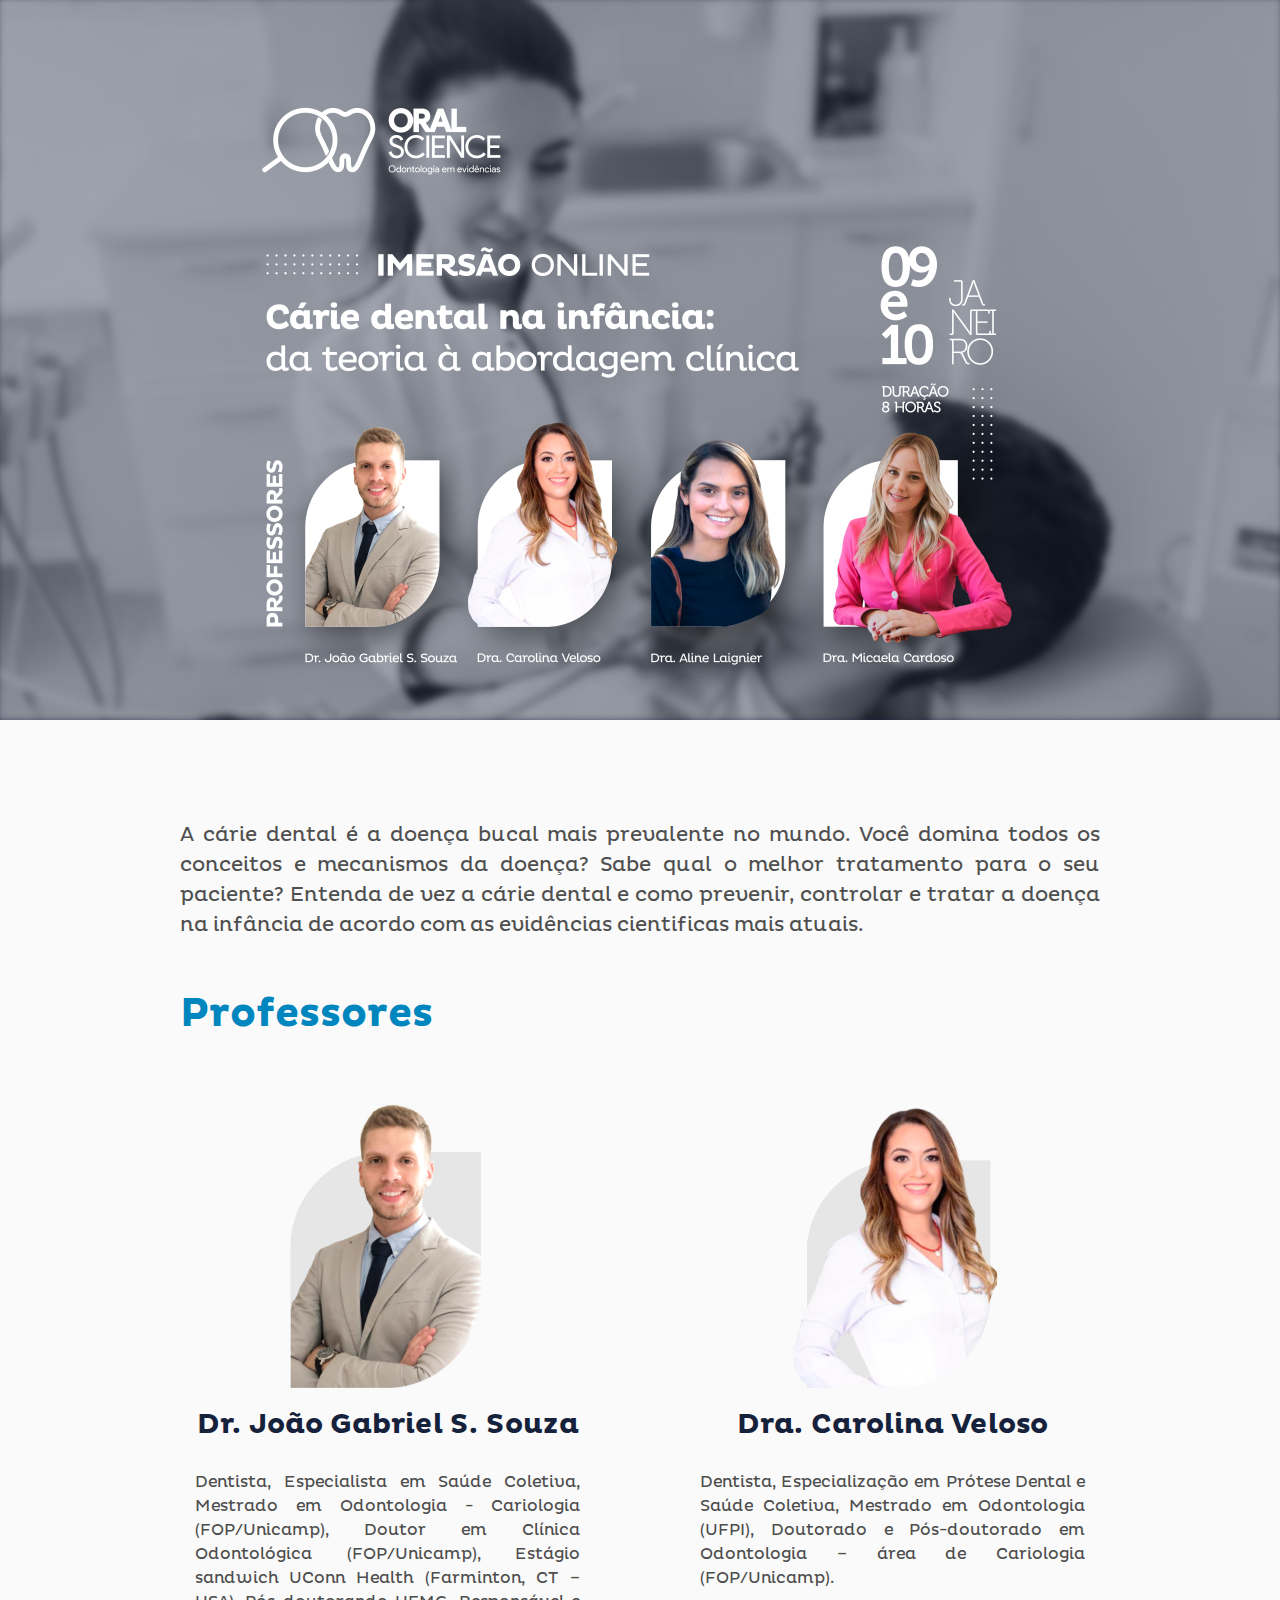
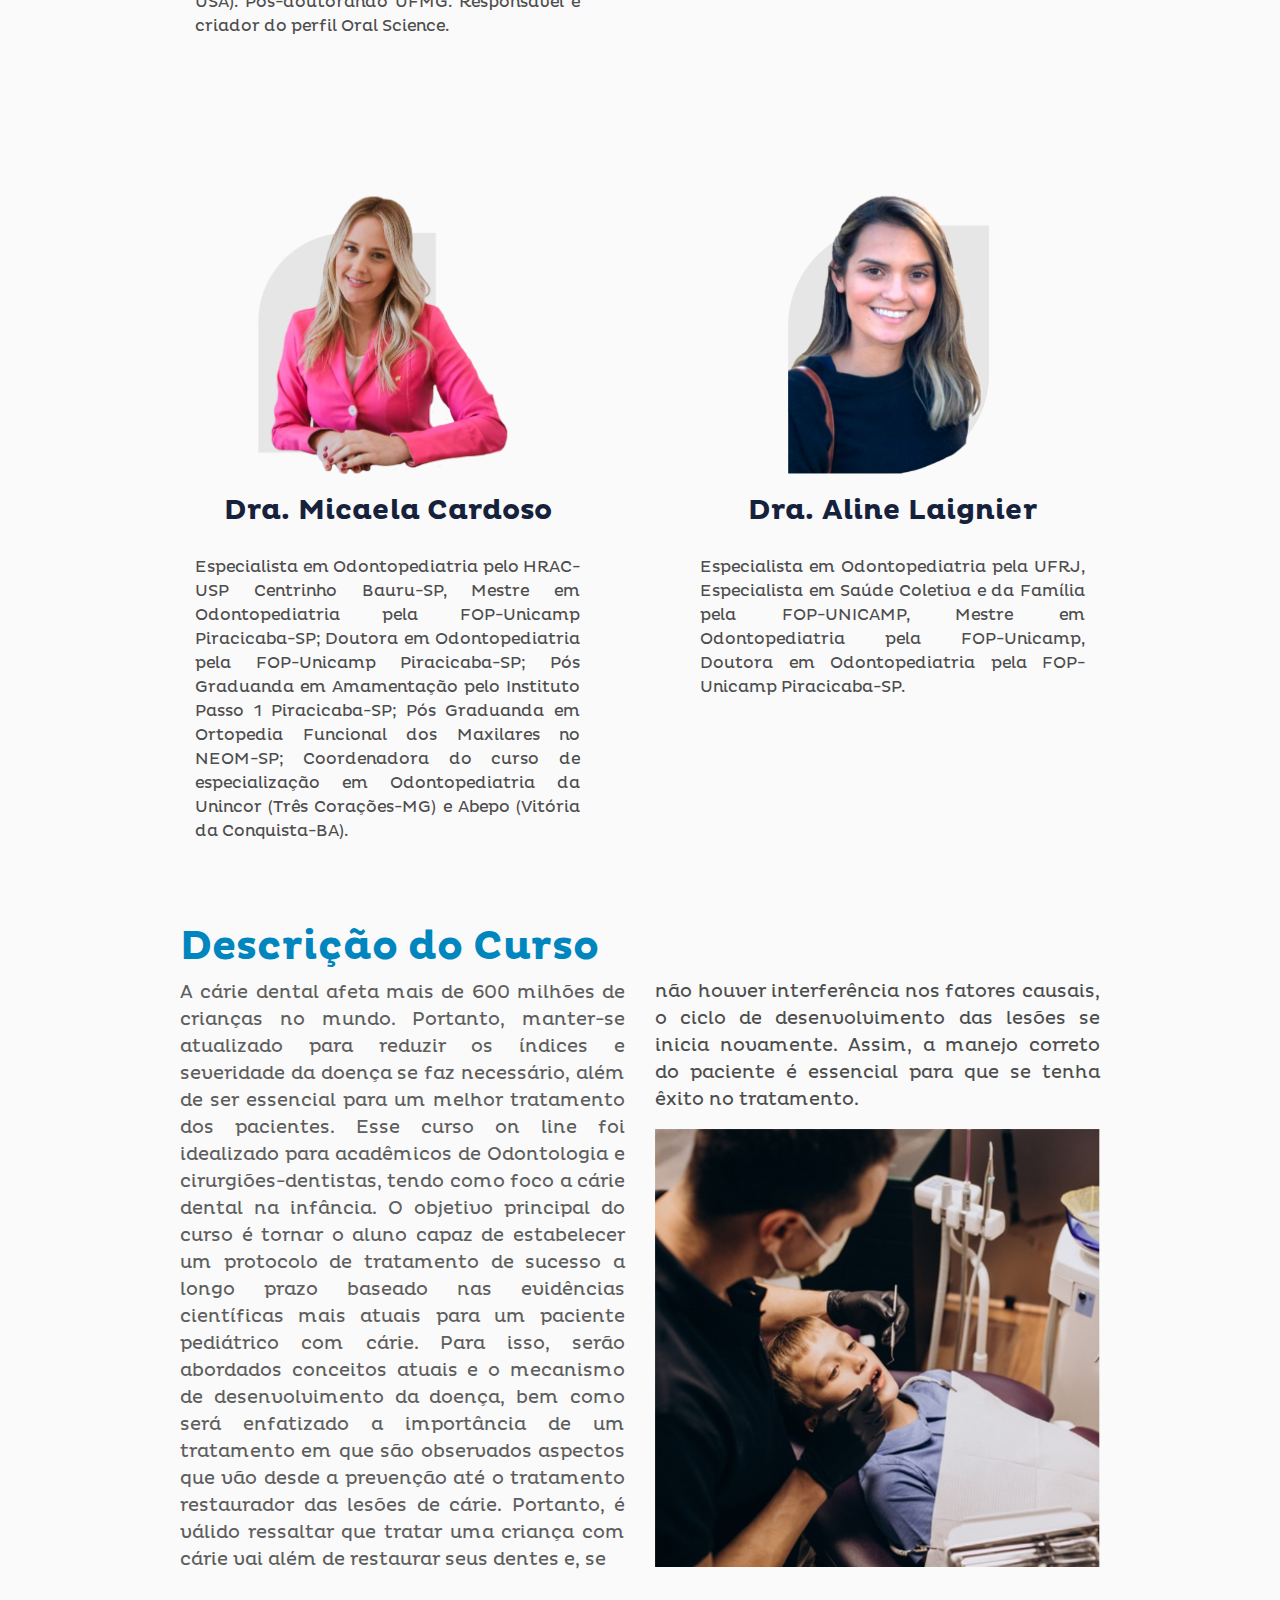
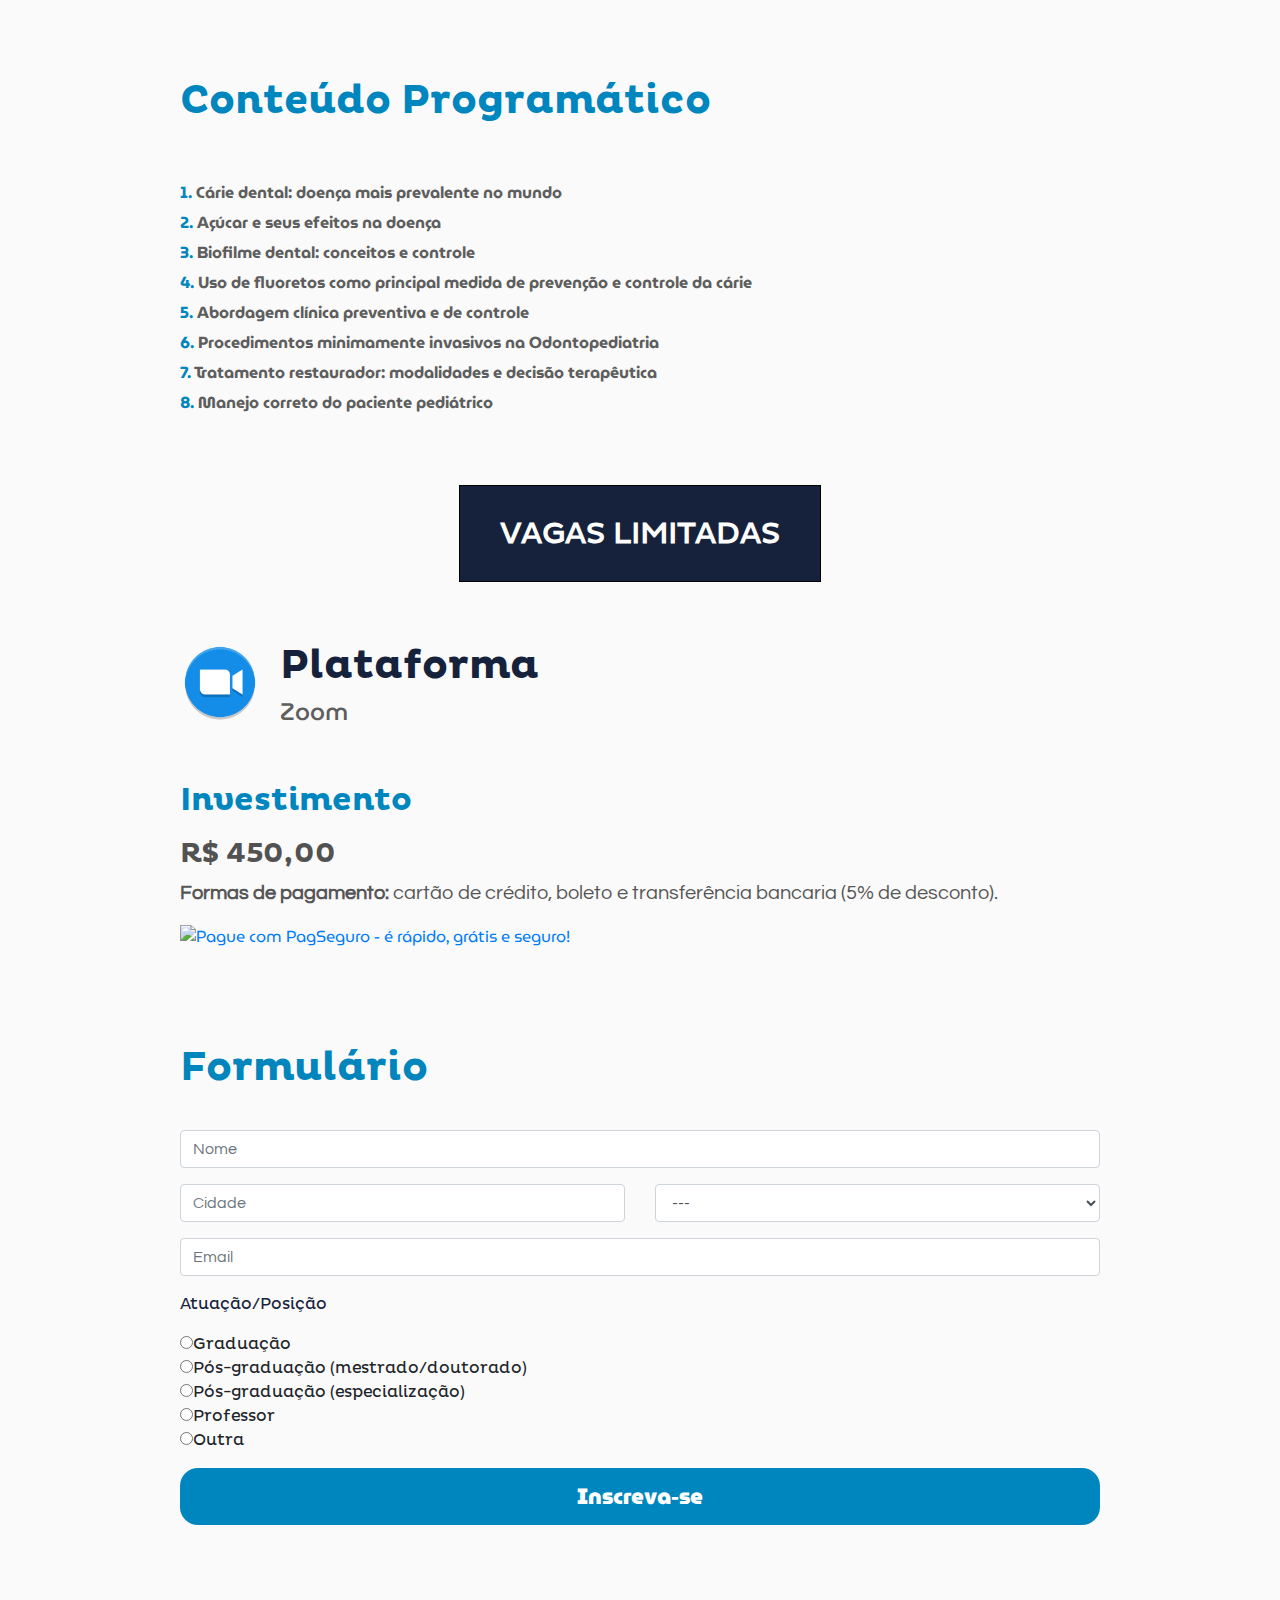
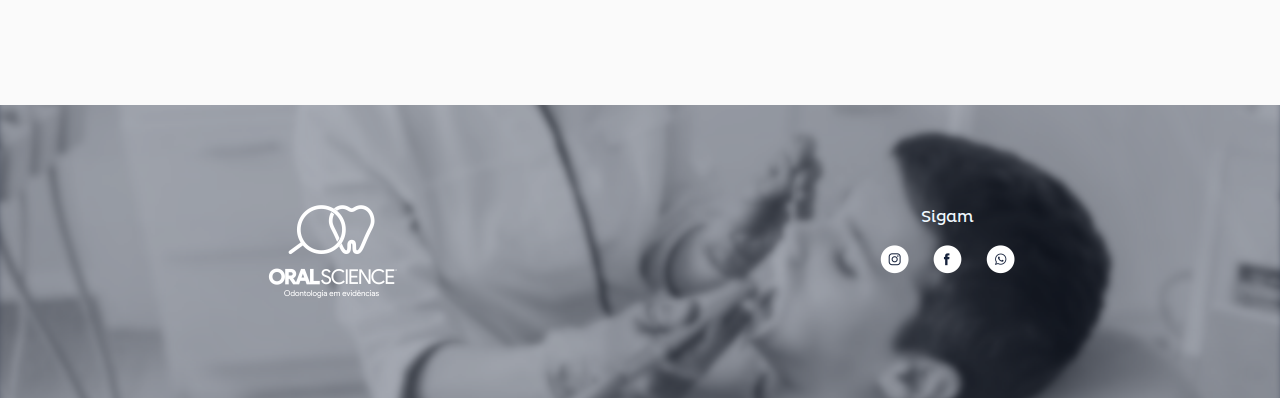
==== index.html @ c95de377 "Initial commit" ====
<!DOCTYPE HTML>
<html lang="pt">    
    <!--Metadados-->
    <head>
        <meta charset="UTF-8">
	    <meta name="viewport" content="width=device-width, initial-scale=1">
	    <link rel="stylesheet" href="assets/style.css">
        <link rel="stylesheet" href="assets/bootstrap.css">
        <!--Fontes-->
	    <link href="https://fonts.googleapis.com/css2?family=Questrial&display=swap" rel="stylesheet"> 
        <link href="https://fonts.googleapis.com/css2?family=MuseoModerno:wght@600&display=swap" rel="stylesheet">
        <link href="https://fonts.googleapis.com/css2?family=Mukta+Vaani&display=swap" rel="stylesheet">
        <title>OralScience</title>
        <link rel="icon" href="assets/logozinha.png">
        <style>
            @font-face{
                font-family:PlutoBold;
                src: url(assets/fonts/PlutoBold.ttf);
            }
            @font-face{
                font-family:PlutoRegular;
                src: url(assets/fonts/PlutoRegular.ttf);
            }    
            p{
                font-family: PlutoRegular
            }
            h1{
                font-family: PlutoBold
            }
            h2{
                font-family: PlutoBold
            }
            h3{
                font-family: PlutoBold
            }
            button{
                font-family: PlutoRegular
            }
        </style>        
    </head>
    <!--/Metadados-->
    <!--Início do Corpo-->
    <body style="background-color:#fafafa">
        <!-- Banner -->
        <div class="header">
            <img src="assets/banner.jpg" alt="placeholder" class="img-fluid">
        </div>
        <!--/Banner -->
        <!--DesignCorpo-->
        <section class="col-12" style="
                                max-width: 950px;
                                margin: auto;
                                font-family:museomoderno;
                                padding-top: 100px;
                                padding-bottom: 100px">
        <!--/DesignCorpo-->
        <p class="text-justify-normal" style="color: #4f4f4f; font-size: 20px;">
        A cárie dental é a doença bucal mais prevalente no mundo. Você domina todos os conceitos e mecanismos da doença? Sabe qual o melhor tratamento para o seu paciente? Entenda de vez a cárie dental e como prevenir, controlar e tratar a doença na infância de acordo com as evidências cientificas mais atuais.</p>
        <!--Professores-->
        <h1 style="color:#0086be; margin-top: 50px; margin-bottom: 50px;font-size:40px ">Professores</h1>
        <div class="container">
            <div class="image-adjust">
                <img src="assets/joao.png"/>
                <h3 style="color:#16223c;">Dr. João Gabriel S. Souza</h3>
                <p class="justificado">Dentista, Especialista em Saúde Coletiva, Mestrado em Odontologia - Cariologia (FOP/Unicamp), Doutor em Clínica Odontológica (FOP/Unicamp), Estágio sandwich UConn Health (Farminton, CT – USA). Pós-doutorando UFMG. Responsável e criador do perfil Oral Science.</p>
            </div>
            <div class="image-adjust">
                <img src="assets/carolina.png"/>
                <h3 style="color:#16223c;">Dra. Carolina Veloso</h3>
                <p class="justificado">Dentista, Especialização em Prótese Dental e Saúde Coletiva, Mestrado em Odontologia (UFPI), Doutorado e Pós-doutorado em Odontologia – área de Cariologia (FOP/Unicamp).</p>
            </div>
            <div  class="image-adjust">
                <img src="assets/micaela.png"/>
                <h3 style="color:#16223c;">Dra. Micaela Cardoso</h3>
                <p class="justificado">Especialista em Odontopediatria pelo HRAC- USP Centrinho Bauru-SP, Mestre em Odontopediatria pela FOP-Unicamp Piracicaba-SP; Doutora em Odontopediatria pela FOP-Unicamp Piracicaba-SP; Pós Graduanda em Amamentação pelo Instituto Passo 1 Piracicaba-SP; Pós Graduanda em Ortopedia Funcional dos Maxilares no NEOM-SP; Coordenadora do curso de especialização em Odontopediatria da Unincor (Três Corações-MG) e Abepo (Vitória da Conquista-BA).</p>
            </div>
            <div class="image-adjust">
                <img src="assets/aline.png" />
                <h3 style="color:#16223c;">Dra. Aline Laignier</h3>
                <p class="justificado">Especialista em Odontopediatria pela UFRJ, Especialista em Saúde Coletiva e da Família pela FOP-UNICAMP, Mestre em Odontopediatria pela FOP-Unicamp, Doutora em Odontopediatria pela FOP-Unicamp Piracicaba-SP.</p>
            </div>
        </div> 
        <!--Descrição do Curso-->    
        <div class="row" style="padding-top: 4em; color: #4d4d4d;">
            <div class="col-sm-6">
                <h1 class="curso" style="color:#0086be">Descrição do Curso</h1>  
                <p class="text-justify" style="font-size: 18px; color:#5e5e5e; padding-bottom: 88px">
                    A cárie dental afeta mais de 600 milhões de crianças no mundo. Portanto, manter-se atualizado para reduzir os índices e severidade da doença se faz necessário, além de ser essencial para um melhor tratamento dos pacientes. Esse curso on line foi idealizado para acadêmicos de Odontologia e cirurgiões-dentistas, tendo como foco a cárie dental na infância. O objetivo principal do curso é tornar o aluno capaz de estabelecer um protocolo de tratamento de sucesso a longo prazo baseado nas evidências científicas mais atuais para um paciente pediátrico com cárie. Para isso, serão abordados conceitos atuais e o mecanismo de desenvolvimento da doença, bem como será enfatizado a importância de um tratamento em que são observados aspectos que vão desde a prevenção até o tratamento restaurador das lesões de cárie. Portanto, é válido ressaltar que tratar uma criança com cárie vai além de restaurar seus dentes e, se <span class="text-mobile"> não houver interferência nos fatores causais, o ciclo de desenvolvimento das lesões se inicia novamente. Assim, a manejo correto do paciente é essencial para que se tenha êxito no tratamento. <br></span>
                </p>
            </div>
            <div class="col-sm-6 text-center text2">
                <p class="text-justify margin-top" style="font-size: 18px;">
                    não houver interferência nos fatores causais, o ciclo de desenvolvimento das lesões se inicia novamente. Assim, a manejo correto do paciente é essencial para que se tenha êxito no tratamento. <br>
                </p>
                <img class="img-with-text" src="assets/curso.png" alt="Curso">
            </div>
        </div>
        <!--/Descrição do Curso-->
        <!--Conteúdo Programático-->
        <div class="row" style="padding-bottom: 70px">
            <div class="col-md-12">
                <h1 style="color:#0086be">Conteúdo Programático</h1>
                <br><br>
                <div class="list">
                    <div>
                    <b style="color: #0085BD;">1. </b><b style="color:#5e5e5e">Cárie dental: doença mais prevalente no mundo</b></div>
                    <div>
                    <b style="color: #0085BD;">2. </b><b style="color:#5e5e5e">Açúcar e seus efeitos na doença</b></div>
                    <div>
                    <b style="color: #0085BD;">3. </b><b style="color:#5e5e5e">Biofilme dental: conceitos e controle</b></div>
                    <div>
                    <b style="color: #0085BD;">4. </b><b style="color:#5e5e5e">Uso de fluoretos como principal medida de prevenção e controle da cárie</b></div>
                    <div>
                    <b style="color: #0085BD;">5. </b><b style="color:#5e5e5e">Abordagem clínica preventiva e de controle</b></div>
                    <div>
                    <b style="color: #0085BD;">6. </b><b style="color:#5e5e5e">Procedimentos minimamente invasivos na Odontopediatria</b></div>
                    <div>
                    <b style="color: #0085BD;">7. </b><b style="color:#5e5e5e">Tratamento restaurador: modalidades e decisão terapêutica</b></div>
                    <div>
                    <b style="color: #0085BD;">8. </b><b style="color:#5e5e5e">Manejo correto do paciente pediátrico</b></div>
                </div>
            </div>    
        </div>
        <!--/Conteúdo Programático-->
        <center style="padding-bottom: 60px">
        <button class="ltd">VAGAS LIMITADAS</button></center>
        <div class="conteudo">
            <div class="imagem">
                <img class="img" style="padding-bottom: 60px" src="assets/icone.png">
            </div>
            <div class=texto style="padding-top: px;">
                <h1 style="color:#16223c">Plataforma</h1>
                <h4 style="color:#5e5e5e">Zoom</h4>
            </div>
        </div>
        <!--Formas de Pagamento-->
        <div style="padding-bottom: 95px">
            <h2 style="color:#0086be; padding-bottom: 8px"><b>Investimento</b></h2>
            <h3 style="color:#525252;"><b>R$ 450,00</b></h3>
            <p style="font-family: Questrial; font-size: 20px; color:#565656"><b>Formas de pagamento:</b> cartão de crédito, boleto e transferência bancaria (5% de desconto).</p>
        <!--Botão PagSeguro-->
            <a href="https://pag.ae/7WBEsMpQu/button" target="_blank" title="Pagar com PagSeguro"><img src="//assets.pagseguro.com.br/ps-integration-assets/botoes/pagamentos/205x30-pagar.gif" alt="Pague com PagSeguro - é rápido, grátis e seguro!" /></a>
        <!--/Botão PagSeguro-->
            </div>
        <!--/Formas de Pagamento-->
        <!--Formulário-->
         <div class="row" style="padding-bottom: 4em;">
            <div class="col-12">
                <h1 style="padding-bottom: 30px;color: #0085BD;">Formulário</h1>
                <form action="https://formspree.io/f/xyybprvp" method="POST">
                    <div class="form-group">
                        <input class="form-control" type="text" name="Nome" placeholder="Nome" size="40" aria-required="true" aria-invalid="false"/>
                    </div>
                <div class="form-group">
                    <div class="row">
                        <div class="col">
                            <input class="form-control" type="text" name="Cidade" placeholder="Cidade" size="40" aria-required="true" aria-invalid="false" />
                        </div>
                        <div class="col">
                           <select class="form-control" name="Estado" aria-required="true" aria-invalid="false"><option>---</option><option value="AC">AC</option><option value="AL">AL</option><option value="AP">AP</option><option value="AM">AM</option><option value="BA">BA</option><option value="CE">CE</option><option value="ES">ES</option><option value="GO">GO</option><option value="MA">MA</option><option value="MT">MT</option><option value="MS">MS</option><option value="MG">MG</option><option value="PA">PA</option><option value="PB">PB</option><option value="PR">PR</option><option value="PE">PE</option><option value="PI">PI</option><option value="RJ">RJ</option><option value="RN">RN</option><option value="RS">RS</option><option value="RO">RO</option><option value="RR">RR</option><option value="SC">SC</option><option value="SP">SP</option><option value="SE">SE</option><option value="TO">TO</option><option value="DF">DF</option></select>
                        </div>
                    </div>
                </div>
                <div class="form-group">
                    <input class="form-control" type="email" name="Email" placeholder="Email" size="40"  aria-required="true" aria-invalid="false" />
                </div>
                    <p class="checkbox" style="color:#16223c;">Atuação/Posição</p>
                <div style="font-family: Questrial;">
                    <p>        
                    <input type="radio" name="Posição" value="Graduação" />Graduação<br>
                    <input type="radio" name="Posição" value="Pós-graduação (mestrado/doutorado)" />Pós-graduação (mestrado/doutorado)<br>
                    <input type="radio" name="Posição" value="Pós-graduação (especialização)" />Pós-graduação (especialização)<br>
                    <input type="radio" name="Posição" value="Professor" />Professor<br>
                    <input type="radio" name="Posição" value="Outra" />Outra<br>
                    </p>
                </div>
                <div class="form-group">
                    <center>
                    <input type="submit" value="Inscreva-se" class="sub" />
                    </center>
                </div>
            </form>
        </div>                
    </div>
        <!--/Formulário-->
        </section>
        <!--Rodape-->
        <section class="footer padding-section">
            <div class="container">
                <div class="text-center">
                    <img src="assets/logo.png" alt="">
                </div>
                <div class="text-center">
                    <p style="color: aliceblue;">Sigam</p>
                    <a href="https://www.instagram.com/oral_science/?igshid=ivoo77zyz4mb" target="_blank"
                    style="padding-right: 20px;"><img src="assets/instagram.png"></a>
                    <a href="https://www.facebook.com/oral_science-105687001074677" target="_blank"
                    style="padding-right: 20px;"><img src="assets/facebook.png"></a>
                    <a href="https://api.whatsapp.com/send?phone=5519971568807" target="_blank"><img
                    src="assets/whatsapp.png"></a>
                </div>
            </div>
        </section>
        <!--/Rodape-->
    </body>
</html>
---- assets/style.css ----
* {
    margin: 0;
    padding: 0;
    box-sizing: border-box;
}

body {
    width: 100%;
}

/* Estilo dos Botões*/
.sub {
    background-color: #0086be;
    border: none;
    color: white;
    padding: 12px 54px;
    text-align: center;
    text-decoration: none;
    display: inline-block;
    font-size: 22px;
    cursor: pointer;
    border-radius: 18px;
    font-weight: 900;
    display: block;
    width: 100%;
    transition: 0.3s;
}
.sub:hover {
    background: #079ddb;
}
.ltd {
    border: 1px solid;
    background-color: #16223c;
    padding: 25px 40px;
    font-size: 30px;
    font-weight: 900;
    cursor: pointer;
    border-color: #000000;
    color: #ffffff;
    text-align: center;
}
/* Estilo do Footer + Diretório da Imagem */
.footer{
    background-image: url(footer.png);
    background-repeat: no-repeat;
    background-size: cover;
    height: 100%;
    padding: 100px 0 100px 0;
}
/* Filtro */
.invert{ 
    filter: invert(100%);
}
.container{
  display: flex;
  justify-content: space-around;
}
.img{
    max-width: 80%;
    width: auto;
    height: auto;
}
.img2{
    max-width:340px;
    max-height:500px;
    width: 700px;
    height: 329px;
}
.img-with-text{
    text-align: justify;
    width: 100%;
    height: 58%;
}
.img-with-text img{
    display: block;
    margin: 0 auto;
}

/* Estilo das Caixas do Formulário */
.largebox {
    display: block;
    width: 100%;
}
.form-control{
    display: block;
    width: 100%;
    height: calc(1.5em + 0.75rem + 2px);
    padding: 0.375rem 0.75rem;
    font-size: 1rem;
    font-weight: 400;
    line-height: 1.5;
    font-family: Questrial;
    color: #495057;
    background-color: #fff;
    background-clip: padding-box;
    border: 1px solid #ced4da;
    border-radius: 0.25rem;
    transition: border-color 0.15s ease-in-out, box-shadow 0.15s ease-in-out;
}
/* Grid */
.container{
    display: grid;
    grid-template-columns: minmax(200px, 1fr) minmax(200px, 1fr);
    grid-gap: 120px;
    justify-content: space-around;
}


.container .image-adjust {

    max-width: 400px;

    display: flex;
    flex-direction: column;
    align-items: center;
}

.image-adjust img {
    height: 300px;

    align-self: center;
}

.image-adjust h3 {
    padding: 20px 0;
}

.justificado {
    text-align: justify;
    text-justify:- inter-word;
    color: #4d4d4d;
}

.list div + div {
    margin-top: 20px;
}  

.text-mobile {
    display: none;
}

.margin-top {
    margin-top: 55px;
}

@media (max-width: 768px) {
    .container {
        display: flex;
        flex-direction: column;
        align-items: center;
    }

    .text-justify {
        padding-bottom: 0px !important;
        margin: 5%;
    }

    .text-justify:nth-child(1) {
        display: none;
    }

    .text-mobile {
        display: inline;
    }
    .img-with-text{
       width: 89%;
       height: 90%;
       padding-top: 5px;
    }
    .curso{
       padding-left: 6%;
    }
}
/* Conteúdo Programático */
.list div + div{
     margin-top: 6px;
}
.conteudo{
    display: table;
}
.imagem{
    display:table-cell;
    float: left;
    max-width:100px;
    max-height:150px;
    width: auto;
    height: auto;
}
.texto{
    display: table-cell;
    float: left;
}
.text-justify-normal {
  text-align: justify !important;
}
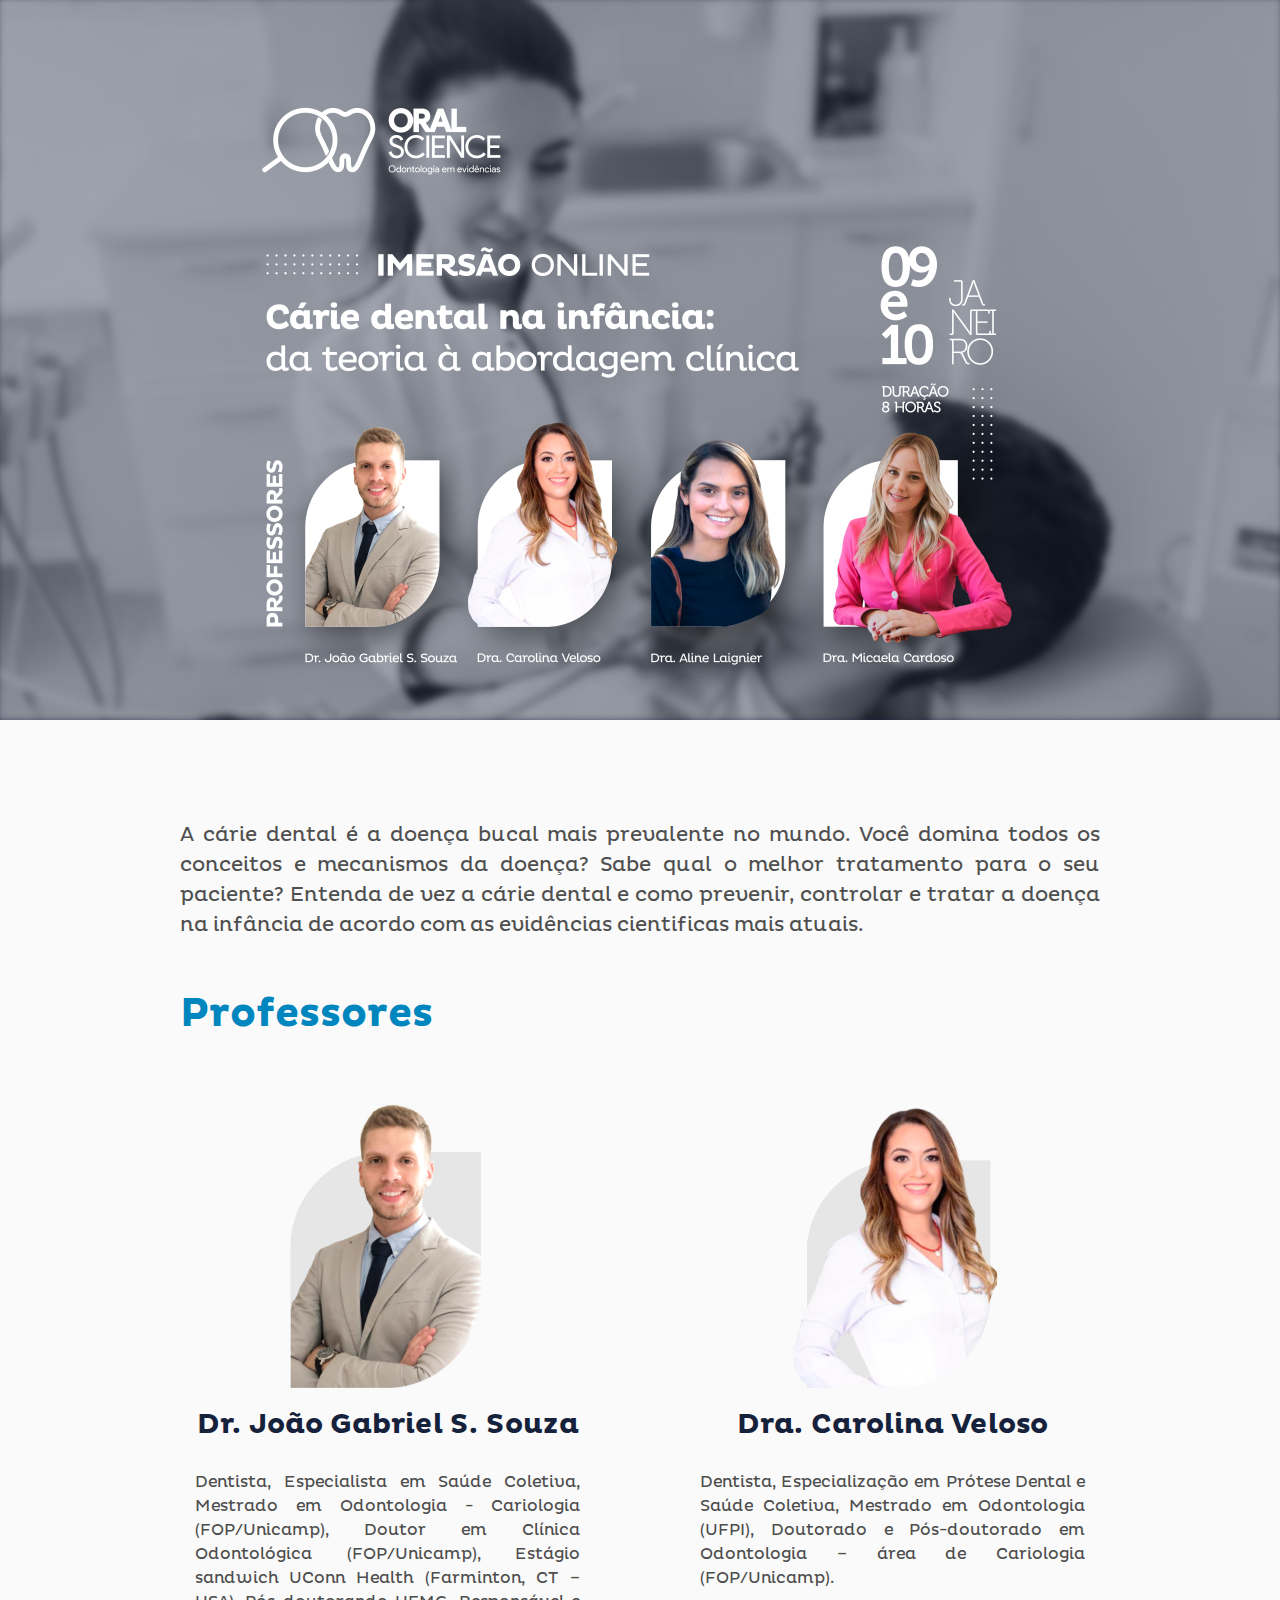
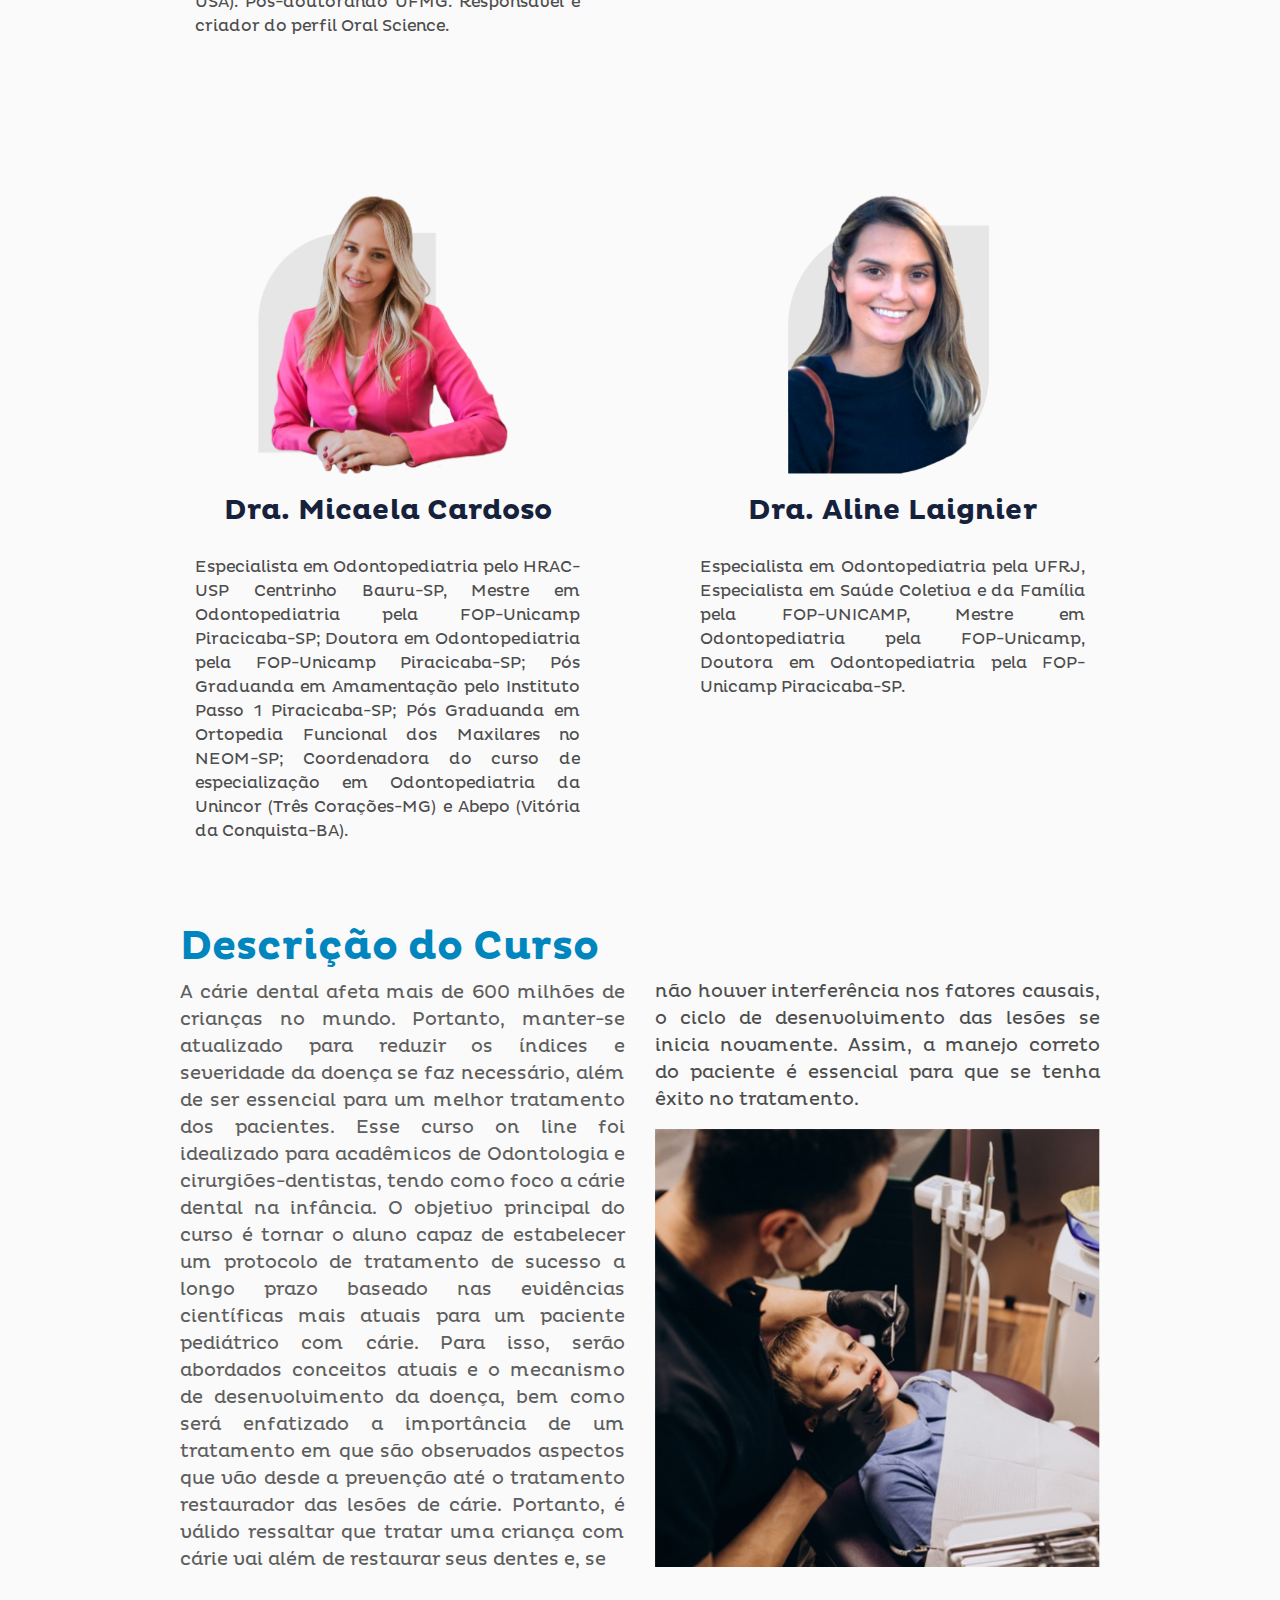
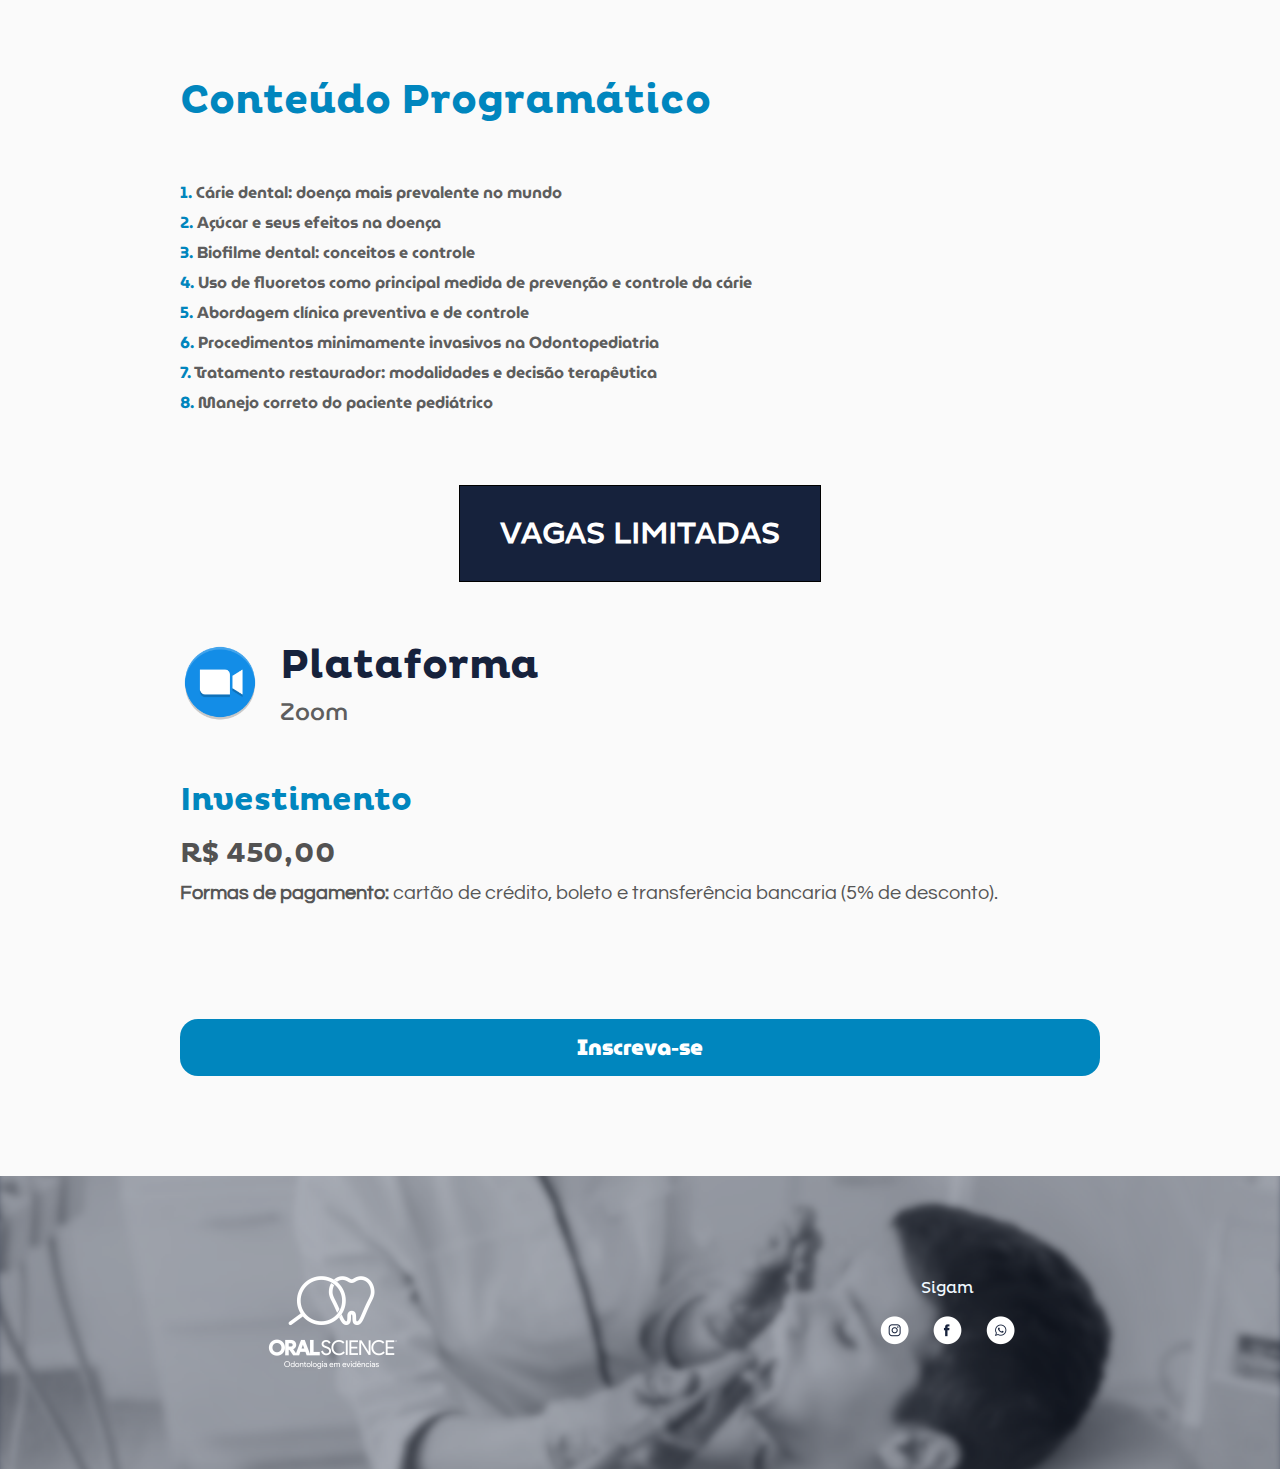
==== commit f2ae3754: "Update index.html" ====
--- a/index.html
+++ b/index.html
@@ -138,51 +138,11 @@
             <h2 style="color:#0086be; padding-bottom: 8px"><b>Investimento</b></h2>
             <h3 style="color:#525252;"><b>R$ 450,00</b></h3>
             <p style="font-family: Questrial; font-size: 20px; color:#565656"><b>Formas de pagamento:</b> cartão de crédito, boleto e transferência bancaria (5% de desconto).</p>
-        <!--Botão PagSeguro-->
-            <a href="https://pag.ae/7WBEsMpQu/button" target="_blank" title="Pagar com PagSeguro"><img src="//assets.pagseguro.com.br/ps-integration-assets/botoes/pagamentos/205x30-pagar.gif" alt="Pague com PagSeguro - é rápido, grátis e seguro!" /></a>
-        <!--/Botão PagSeguro-->
             </div>
         <!--/Formas de Pagamento-->
-        <!--Formulário-->
-         <div class="row" style="padding-bottom: 4em;">
-            <div class="col-12">
-                <h1 style="padding-bottom: 30px;color: #0085BD;">Formulário</h1>
-                <form action="https://formspree.io/f/xyybprvp" method="POST">
-                    <div class="form-group">
-                        <input class="form-control" type="text" name="Nome" placeholder="Nome" size="40" aria-required="true" aria-invalid="false"/>
-                    </div>
-                <div class="form-group">
-                    <div class="row">
-                        <div class="col">
-                            <input class="form-control" type="text" name="Cidade" placeholder="Cidade" size="40" aria-required="true" aria-invalid="false" />
-                        </div>
-                        <div class="col">
-                           <select class="form-control" name="Estado" aria-required="true" aria-invalid="false"><option>---</option><option value="AC">AC</option><option value="AL">AL</option><option value="AP">AP</option><option value="AM">AM</option><option value="BA">BA</option><option value="CE">CE</option><option value="ES">ES</option><option value="GO">GO</option><option value="MA">MA</option><option value="MT">MT</option><option value="MS">MS</option><option value="MG">MG</option><option value="PA">PA</option><option value="PB">PB</option><option value="PR">PR</option><option value="PE">PE</option><option value="PI">PI</option><option value="RJ">RJ</option><option value="RN">RN</option><option value="RS">RS</option><option value="RO">RO</option><option value="RR">RR</option><option value="SC">SC</option><option value="SP">SP</option><option value="SE">SE</option><option value="TO">TO</option><option value="DF">DF</option></select>
-                        </div>
-                    </div>
-                </div>
-                <div class="form-group">
-                    <input class="form-control" type="email" name="Email" placeholder="Email" size="40"  aria-required="true" aria-invalid="false" />
-                </div>
-                    <p class="checkbox" style="color:#16223c;">Atuação/Posição</p>
-                <div style="font-family: Questrial;">
-                    <p>        
-                    <input type="radio" name="Posição" value="Graduação" />Graduação<br>
-                    <input type="radio" name="Posição" value="Pós-graduação (mestrado/doutorado)" />Pós-graduação (mestrado/doutorado)<br>
-                    <input type="radio" name="Posição" value="Pós-graduação (especialização)" />Pós-graduação (especialização)<br>
-                    <input type="radio" name="Posição" value="Professor" />Professor<br>
-                    <input type="radio" name="Posição" value="Outra" />Outra<br>
-                    </p>
-                </div>
-                <div class="form-group">
-                    <center>
-                    <input type="submit" value="Inscreva-se" class="sub" />
-                    </center>
-                </div>
-            </form>
-        </div>                
-    </div>
-        <!--/Formulário-->
+        <!--Botão de Pagamento-->
+        <a href="https://pag.ae/7WBEsMpQu/button" target="_blank"><input type="button" value="Inscreva-se" class="sub"/></a>
+        <!--/Botão de Pagamento-->
         </section>
         <!--Rodape-->
         <section class="footer padding-section">
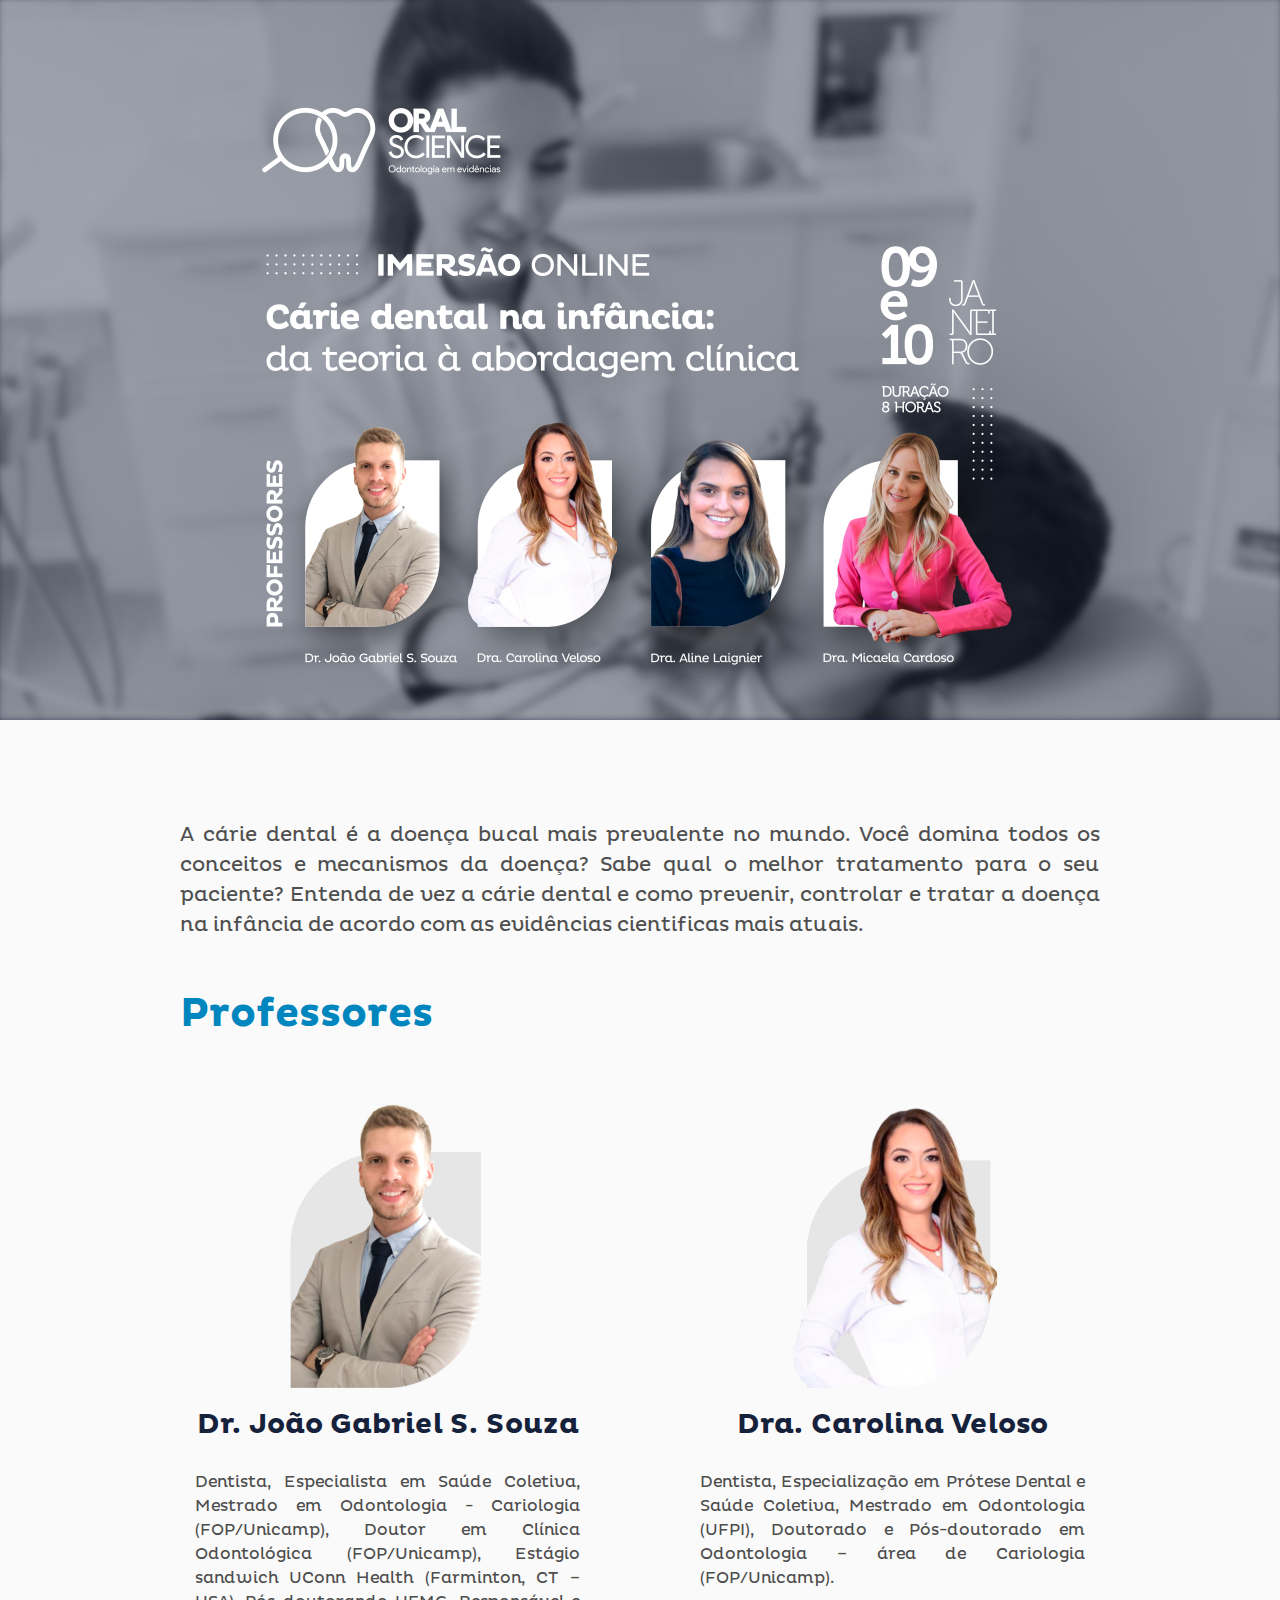
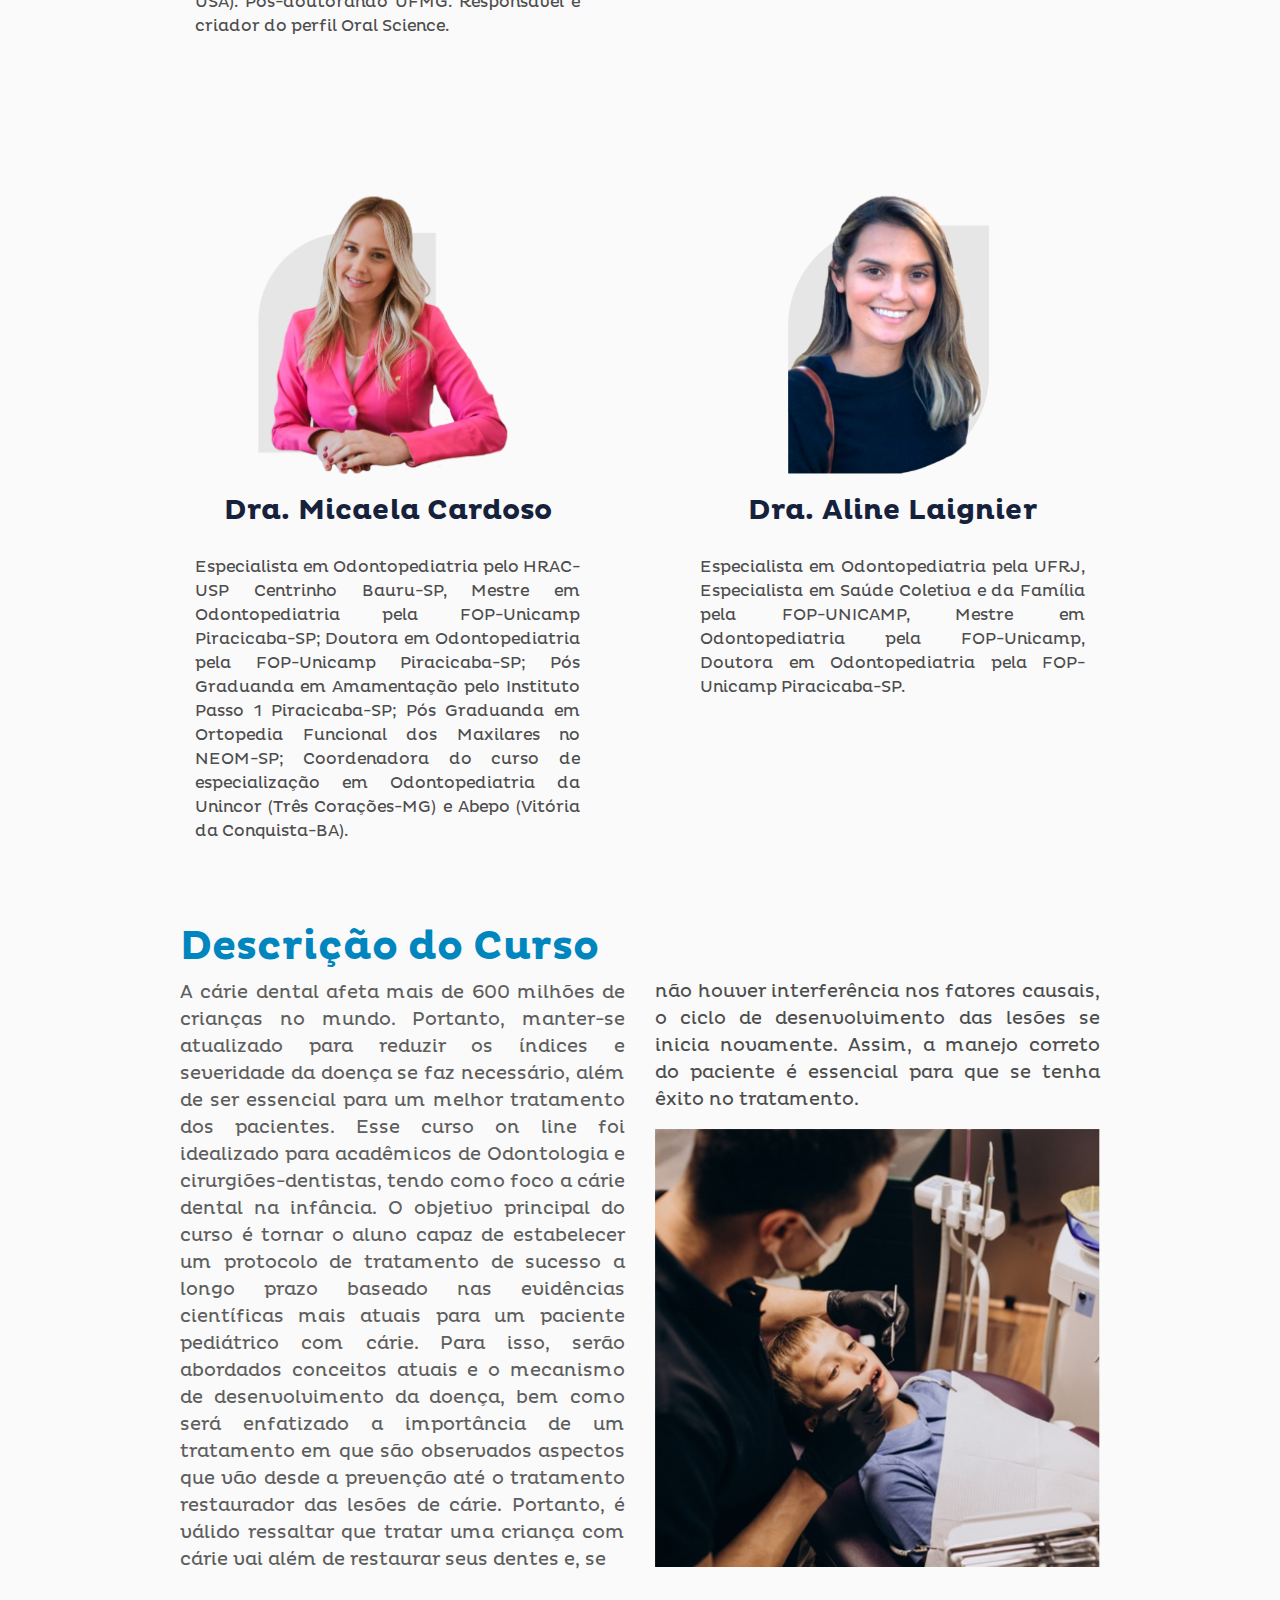
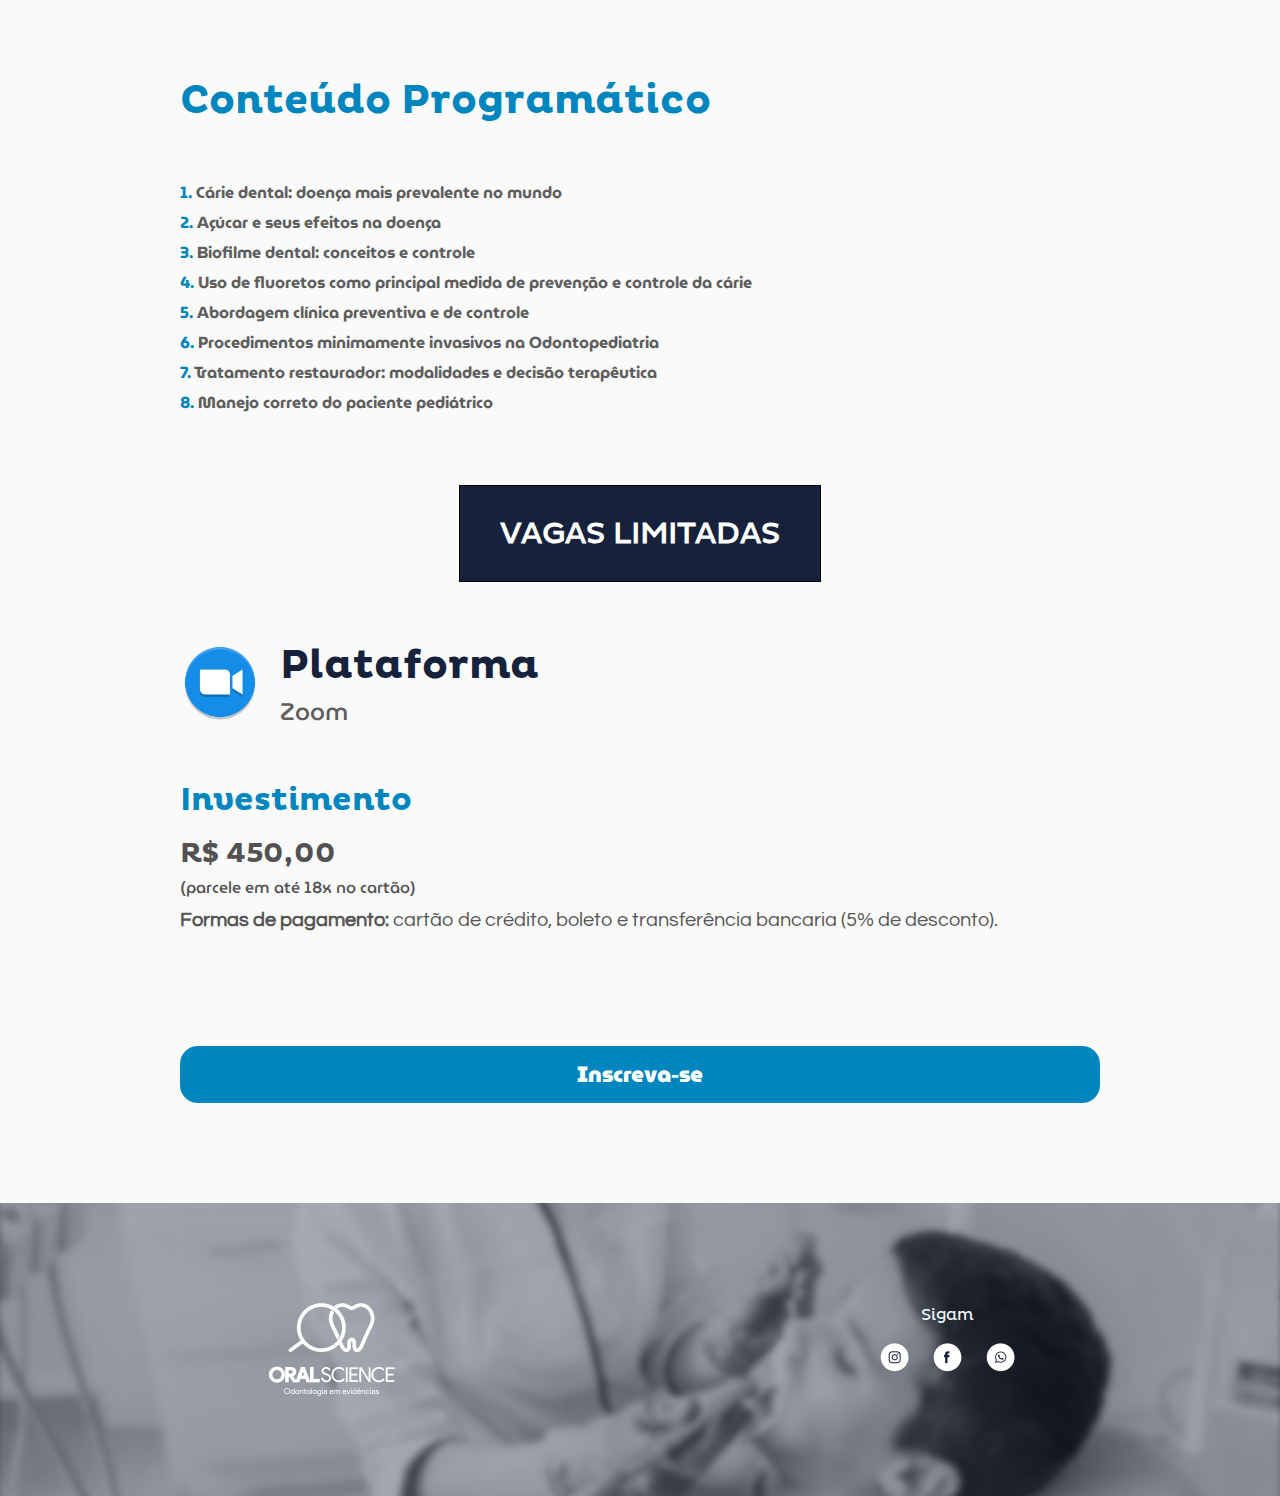
==== commit fcca34ef: "adicionar (parcele em até 18x no cartão)" ====
--- a/index.html
+++ b/index.html
@@ -6,6 +6,12 @@
 	    <meta name="viewport" content="width=device-width, initial-scale=1">
 	    <link rel="stylesheet" href="assets/style.css">
         <link rel="stylesheet" href="assets/bootstrap.css">
+	<!--Facebook Open Graph -->
+        <meta property="og:title" content="Curso Online - Cárie dental na infância: da teoria à abordagem clínica"/>
+        <meta property="og:url" content="https://ipanko.github.io/OralScience-AlternativeFormMethod/"/>
+        <meta property="og:type" content="article"/>
+        <meta property="og:image" content="https://raw.githubusercontent.com/ipanko/OralScience-AlternativeFormMethod/main/assets/banner.jpg"/>
+        <!-- Facebook Close Graph -->
         <!--Fontes-->
 	    <link href="https://fonts.googleapis.com/css2?family=Questrial&display=swap" rel="stylesheet"> 
         <link href="https://fonts.googleapis.com/css2?family=MuseoModerno:wght@600&display=swap" rel="stylesheet">
@@ -137,11 +143,12 @@
         <div style="padding-bottom: 95px">
             <h2 style="color:#0086be; padding-bottom: 8px"><b>Investimento</b></h2>
             <h3 style="color:#525252;"><b>R$ 450,00</b></h3>
+	    <h6 style="color:#525252;">(parcele em até 18x no cartão)</h6>
             <p style="font-family: Questrial; font-size: 20px; color:#565656"><b>Formas de pagamento:</b> cartão de crédito, boleto e transferência bancaria (5% de desconto).</p>
             </div>
         <!--/Formas de Pagamento-->
         <!--Botão de Pagamento-->
-        <a href="https://pag.ae/7WBEsMpQu/button" target="_blank"><input type="button" value="Inscreva-se" class="sub"/></a>
+        <a href="https://ipanko.github.io/OralScience-AlternativeFormMethod/agradecimentos.html" target="_blank"><input type="button" value="Inscreva-se" class="sub"/></a>
         <!--/Botão de Pagamento-->
         </section>
         <!--Rodape-->
@@ -163,4 +170,4 @@
         </section>
         <!--/Rodape-->
     </body>
-</html>+</html>
--- a/assets/style.css
+++ b/assets/style.css
@@ -170,6 +170,17 @@
     .curso{
        padding-left: 6%;
     }
+    .caixa{
+        margin:5%;
+    }
+    .pagamento{
+        width: 60%;
+    }
+    .flexbox{
+        display: flex;
+        flex-direction: column;
+        align-content: space-between;
+    }
 }
 /* Conteúdo Programático */
 .list div + div{
@@ -192,4 +203,21 @@
 }
 .text-justify-normal {
   text-align: justify !important;
+}
+.flexbox{
+    display: flex;
+    flex-direction: row;
+    flex-wrap: wrap;
+    justify-content: space-between;
+}
+.butao{
+    border: 0;
+    width:85px;
+    color: white;
+    background-color:#0086be;
+    transition: 0.3s;
+}
+.butao:hover{
+    background: #079ddb;
+    transition: 0.3s;
 }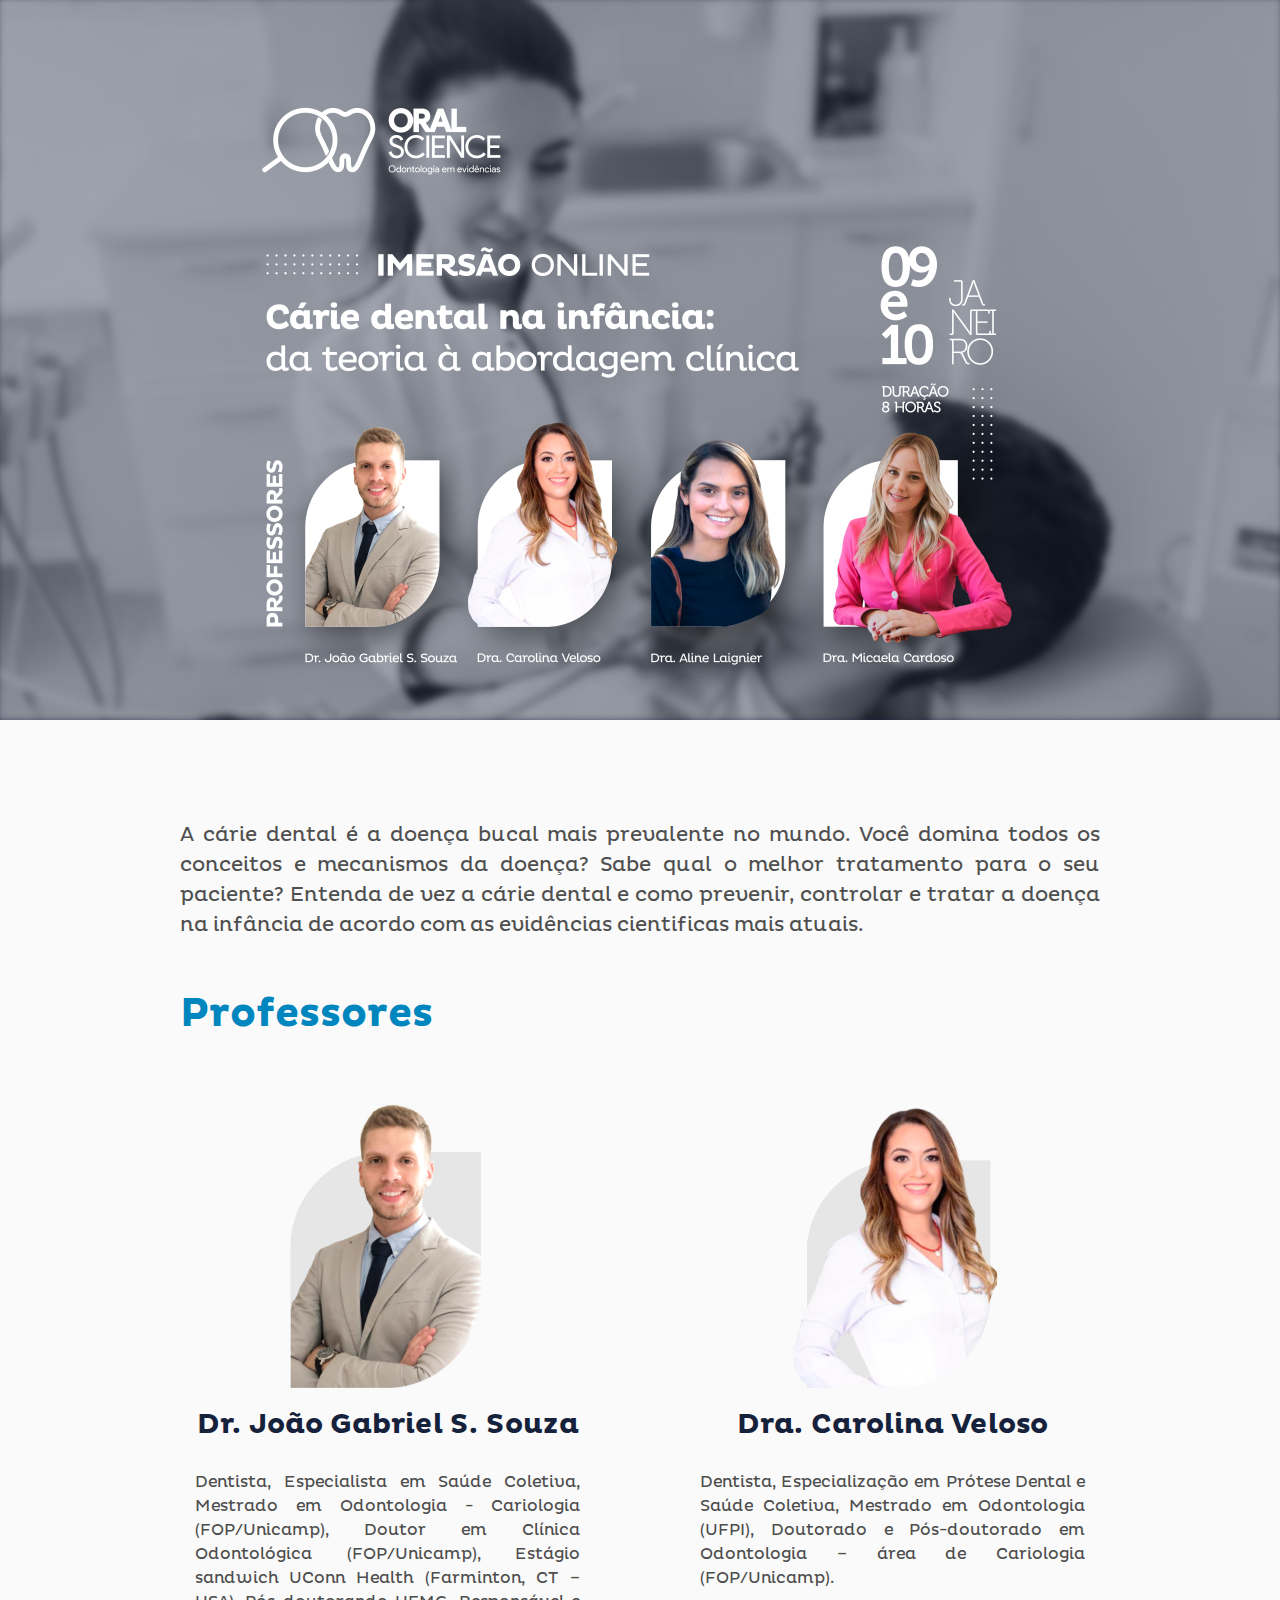
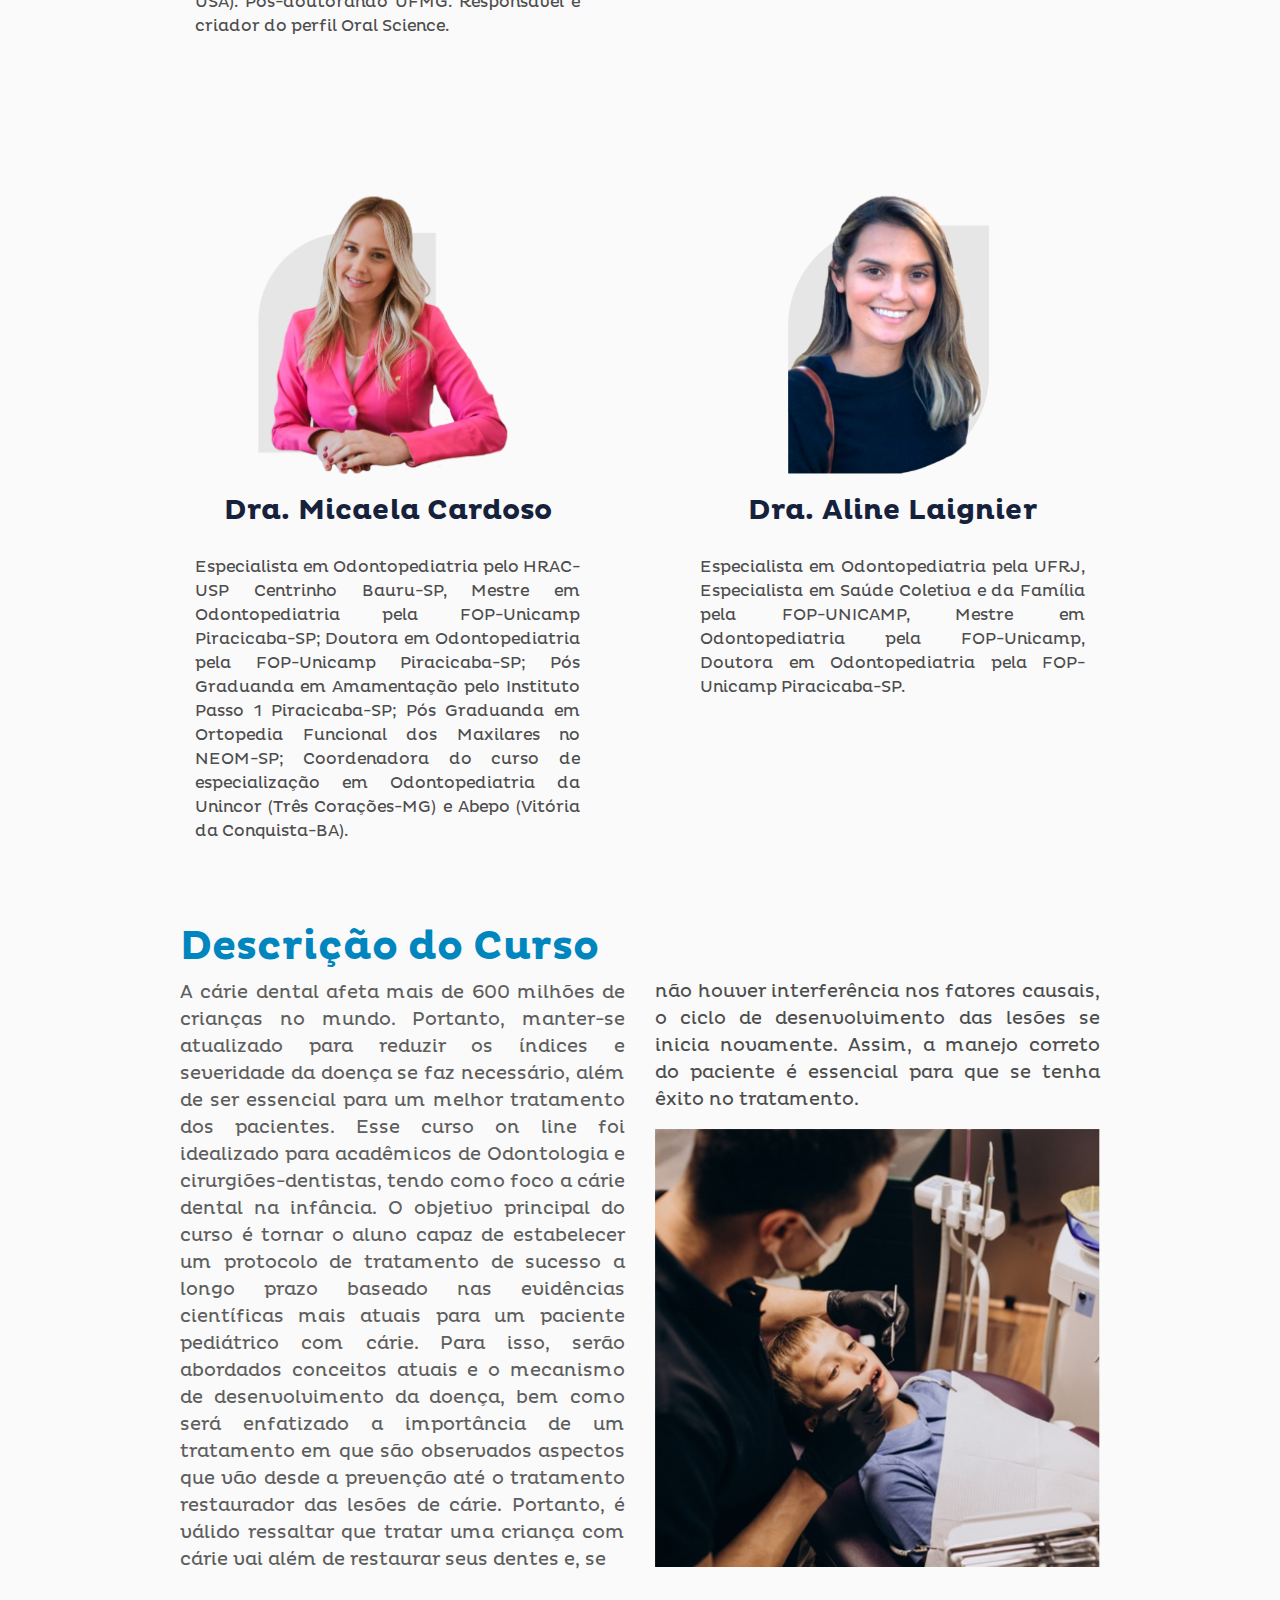
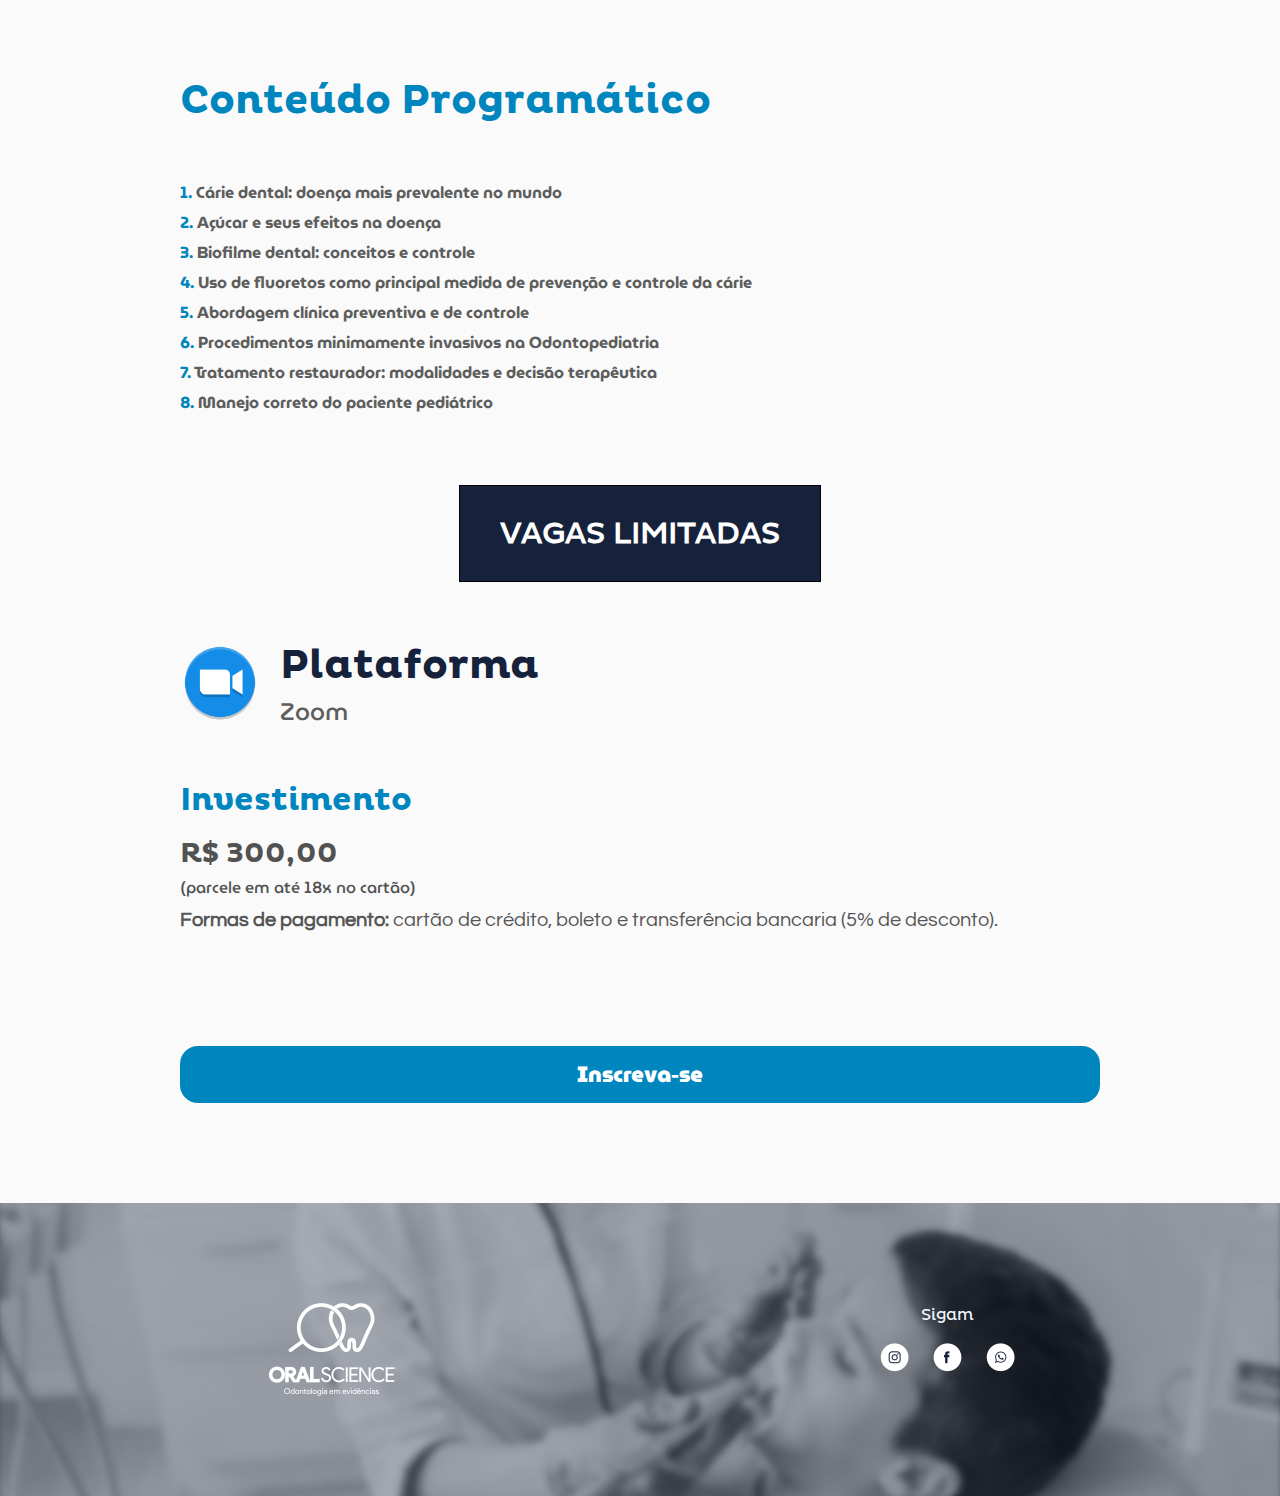
==== commit 4b825de2: "atualizar valor de pagamento conforme o botão" ====
--- a/index.html
+++ b/index.html
@@ -142,7 +142,7 @@
         <!--Formas de Pagamento-->
         <div style="padding-bottom: 95px">
             <h2 style="color:#0086be; padding-bottom: 8px"><b>Investimento</b></h2>
-            <h3 style="color:#525252;"><b>R$ 450,00</b></h3>
+            <h3 style="color:#525252;"><b>R$ 300,00</b></h3>
 	    <h6 style="color:#525252;">(parcele em até 18x no cartão)</h6>
             <p style="font-family: Questrial; font-size: 20px; color:#565656"><b>Formas de pagamento:</b> cartão de crédito, boleto e transferência bancaria (5% de desconto).</p>
             </div>
